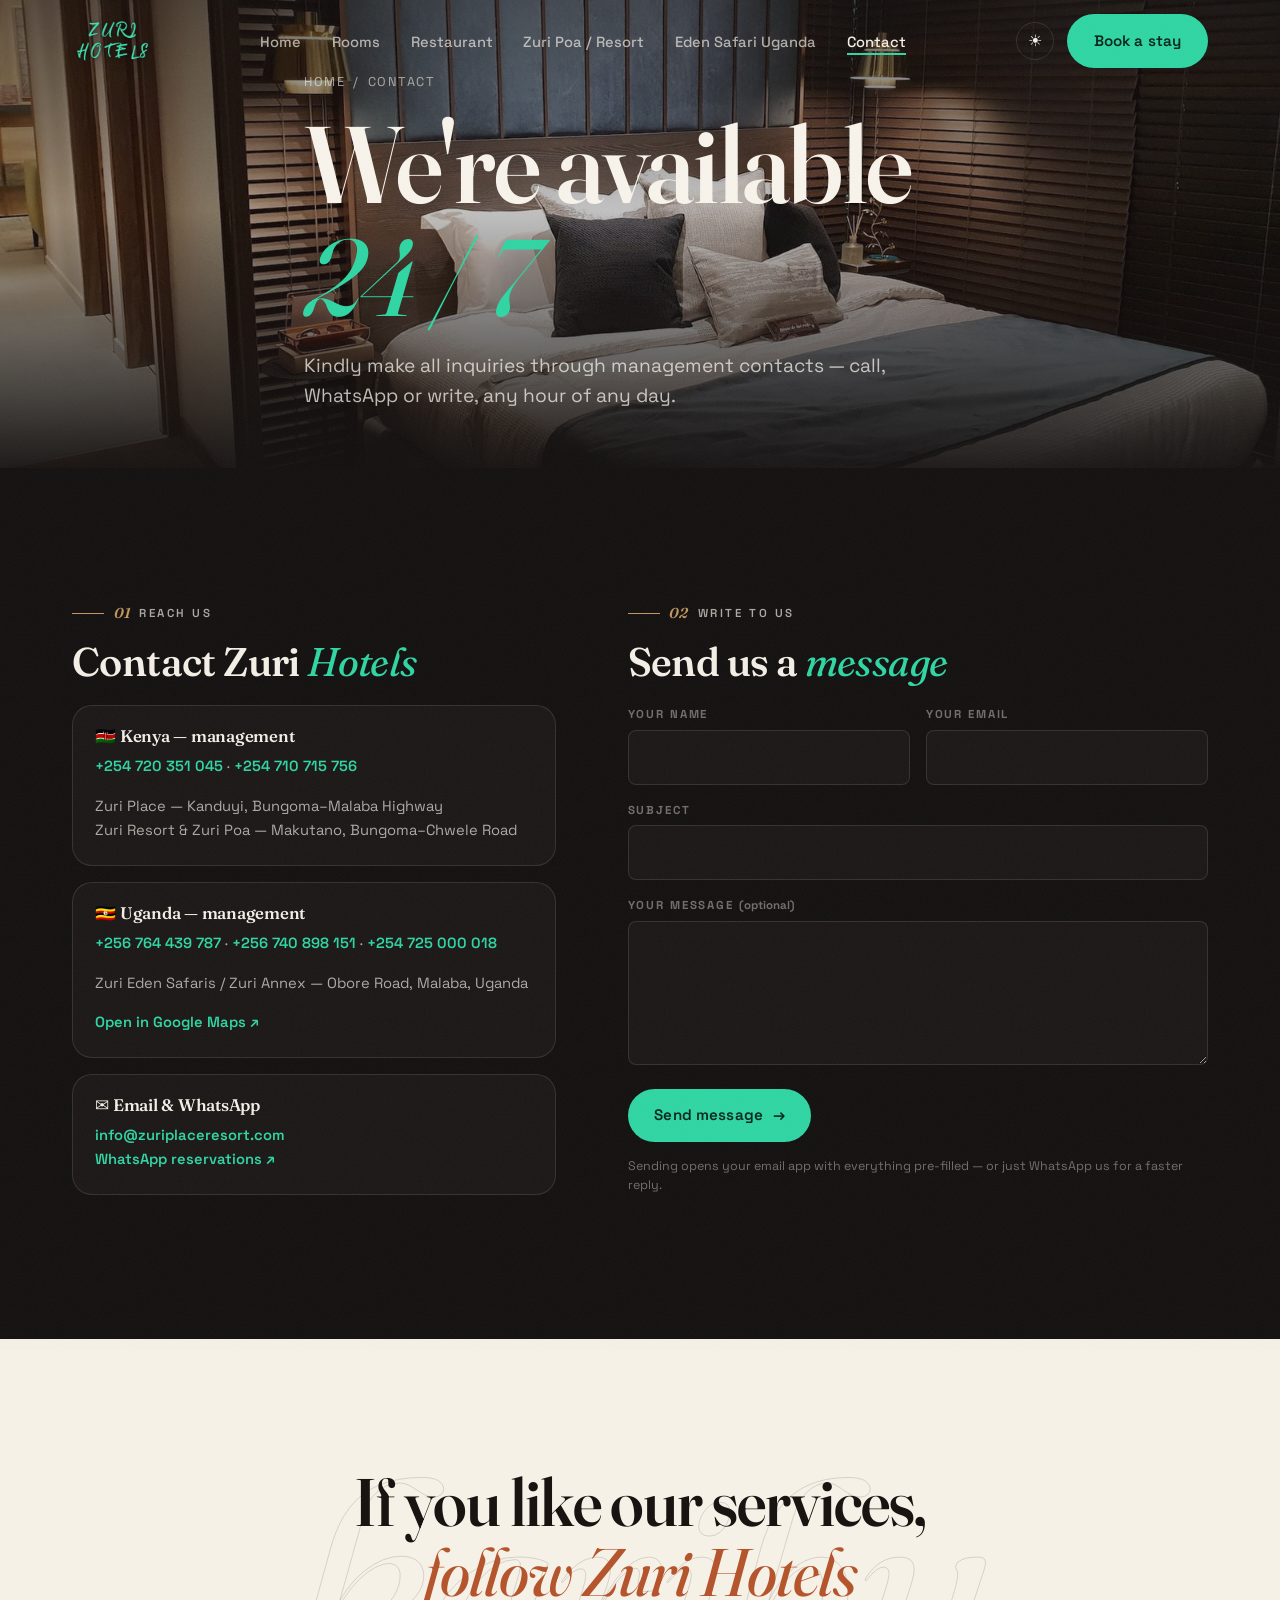
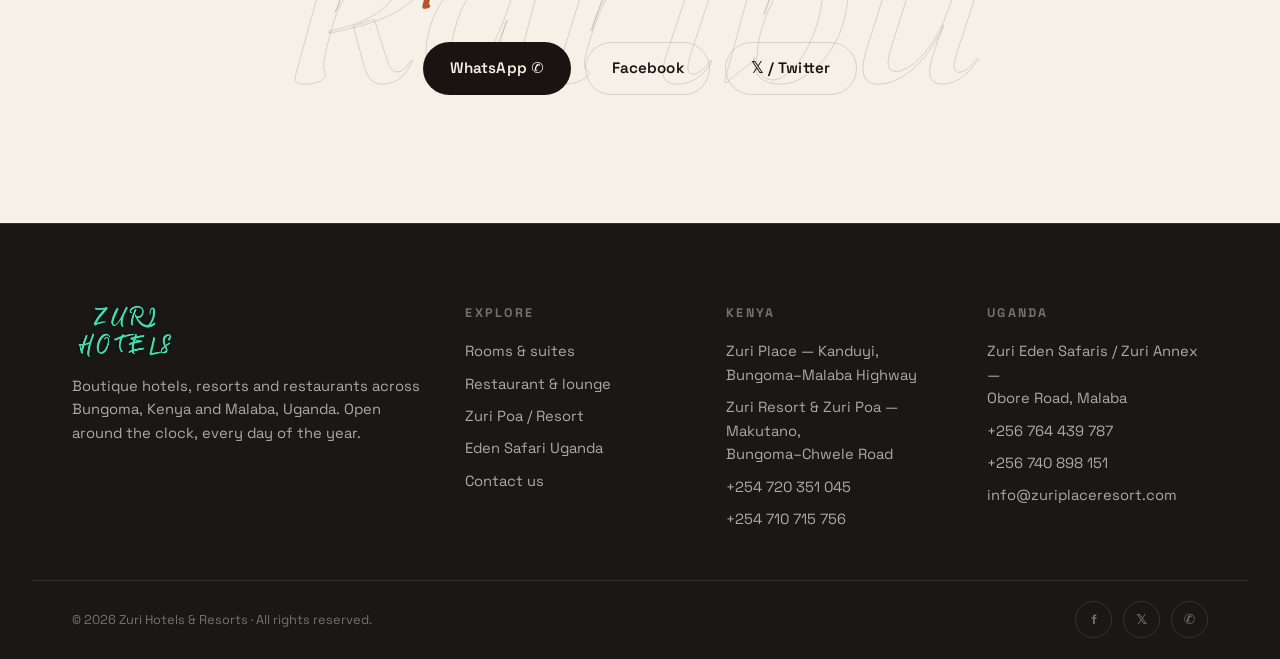
==== contact.html @ b338447f "Rebuild zuriplaceresort.com as a static site with a post-modern redesign Full migration off WordPres" ====
<!DOCTYPE html>
<html lang="en">
<head>
  <meta charset="UTF-8">
  <meta name="viewport" content="width=device-width, initial-scale=1.0">
  <title>Contact Us — Zuri Hotels &amp; Resorts | Available 24/7</title>
  <meta name="description" content="Contact Zuri Hotels & Resorts — reservations and management in Kenya (+254 720 351 045) and Uganda (+256 764 439 787). We are available 24/7.">
  <link rel="icon" type="image/png" href="assets/img/logo.png">
  <link rel="preconnect" href="https://fonts.googleapis.com">
  <link rel="preconnect" href="https://fonts.gstatic.com" crossorigin>
  <link href="https://fonts.googleapis.com/css2?family=Fraunces:ital,opsz,wght@0,9..144,300..700;1,9..144,300..700&family=Space+Grotesk:wght@400..700&display=swap" rel="stylesheet">
  <link rel="stylesheet" href="assets/css/main.css">
</head>
<body>
  <a class="skip-link" href="#main">Skip to content</a>

  <header class="site-header">
    <nav class="nav wrap" aria-label="Primary">
      <a class="brand" href="index.html">
        <img src="assets/img/logo.png" alt="Zuri Hotels logo">
      </a>
      <ul class="nav-links">
        <li><a href="index.html">Home</a></li>
        <li><a href="rooms.html">Rooms</a></li>
        <li><a href="restaurant.html">Restaurant</a></li>
        <li><a href="resort.html">Zuri Poa / Resort</a></li>
        <li><a href="safari.html">Eden Safari Uganda</a></li>
        <li><a href="contact.html" aria-current="page">Contact</a></li>
      </ul>
      <div class="nav-cta">
        <button class="theme-toggle" data-theme-toggle aria-label="Toggle theme">☀</button>
        <button class="btn btn-mint" data-book>Book a stay</button>
        <button class="nav-burger" aria-label="Menu" aria-expanded="false">
          <span></span><span></span><span></span>
        </button>
      </div>
    </nav>
  </header>

  <main id="main">
    <section class="page-hero" style="min-height:52svh">
      <div class="hero-media">
        <img src="assets/img/interior-warm.jpg" alt="Warm hotel interior" fetchpriority="high">
      </div>
      <div class="wrap">
        <nav class="crumbs" aria-label="Breadcrumb"><a href="index.html">Home</a><span>/</span><span>Contact</span></nav>
        <h1 class="display-xl">We're available<br><span class="serif-i">24 / 7</span></h1>
        <p class="lede mt-1" style="color:rgba(248,244,236,.75)">Kindly make all inquiries through management contacts — call, WhatsApp or write, any hour of any day.</p>
      </div>
    </section>

    <section class="section">
      <div class="wrap contact-grid">
        <div class="reveal">
          <p class="eyebrow"><span class="no">01</span> Reach us</p>
          <h2 class="display-m mt-1" style="margin-bottom:1.4rem">Contact Zuri <span class="serif-i">Hotels</span></h2>

          <div class="contact-card">
            <h3>🇰🇪 Kenya — management</h3>
            <p><a href="tel:+254720351045">+254 720 351 045</a> · <a href="tel:+254710715756">+254 710 715 756</a></p>
            <p class="mt-1">Zuri Place — Kanduyi, Bungoma–Malaba Highway<br>Zuri Resort &amp; Zuri Poa — Makutano, Bungoma–Chwele Road</p>
          </div>

          <div class="contact-card">
            <h3>🇺🇬 Uganda — management</h3>
            <p><a href="tel:+256764439787">+256 764 439 787</a> · <a href="tel:+256740898151">+256 740 898 151</a> · <a href="tel:+254725000018">+254 725 000 018</a></p>
            <p class="mt-1">Zuri Eden Safaris / Zuri Annex — Obore Road, Malaba, Uganda</p>
            <p class="mt-1"><a href="https://maps.google.com/?q=Zuri+Eden+Safari+Hotel+Malaba+Uganda" target="_blank" rel="noopener">Open in Google Maps ↗</a></p>
          </div>

          <div class="contact-card">
            <h3>✉ Email &amp; WhatsApp</h3>
            <p><a href="mailto:info@zuriplaceresort.com">info@zuriplaceresort.com</a></p>
            <p><a href="https://wa.me/254720351045" target="_blank" rel="noopener">WhatsApp reservations ↗</a></p>
          </div>
        </div>

        <div class="reveal" style="--rd:.1s">
          <p class="eyebrow"><span class="no">02</span> Write to us</p>
          <h2 class="display-m mt-1" style="margin-bottom:1.4rem">Send us a <span class="serif-i">message</span></h2>
          <form class="form-grid" data-contact-form>
            <div class="field">
              <label for="cf-name">Your name</label>
              <input id="cf-name" name="name" type="text" autocomplete="name" required>
            </div>
            <div class="field">
              <label for="cf-email">Your email</label>
              <input id="cf-email" name="email" type="email" autocomplete="email" required>
            </div>
            <div class="field full">
              <label for="cf-subject">Subject</label>
              <input id="cf-subject" name="subject" type="text" required>
            </div>
            <div class="field full">
              <label for="cf-msg">Your message <span style="text-transform:none;letter-spacing:0">(optional)</span></label>
              <textarea id="cf-msg" name="message"></textarea>
            </div>
            <div class="full">
              <button class="btn btn-mint" type="submit">Send message <span class="arr">→</span></button>
              <p class="bk-note" style="text-align:left">Sending opens your email app with everything pre-filled — or just WhatsApp us for a faster reply.</p>
            </div>
          </form>
        </div>
      </div>
    </section>

    <section class="section big-cta paper-section">
      <span class="ghost-word" aria-hidden="true">karibu</span>
      <div class="wrap reveal">
        <h2 class="display-l">If you like our services,<br><span class="serif-i" style="color:var(--clay)">follow Zuri Hotels</span></h2>
        <div class="hero-actions" style="justify-content:center">
          <a class="btn btn-ink" href="https://wa.me/254720351045" target="_blank" rel="noopener">WhatsApp ✆</a>
          <a class="btn btn-ghost" href="#" aria-label="Facebook">Facebook</a>
          <a class="btn btn-ghost" href="#" aria-label="X (Twitter)">𝕏 / Twitter</a>
        </div>
      </div>
    </section>
  </main>

  <footer class="site-footer">
    <div class="wrap footer-grid">
      <div class="footer-brand">
        <img src="assets/img/logo.png" alt="Zuri Hotels logo">
        <p>Boutique hotels, resorts and restaurants across Bungoma, Kenya and Malaba, Uganda. Open around the clock, every day of the year.</p>
      </div>
      <div>
        <h4>Explore</h4>
        <ul>
          <li><a href="rooms.html">Rooms &amp; suites</a></li>
          <li><a href="restaurant.html">Restaurant &amp; lounge</a></li>
          <li><a href="resort.html">Zuri Poa / Resort</a></li>
          <li><a href="safari.html">Eden Safari Uganda</a></li>
          <li><a href="contact.html">Contact us</a></li>
        </ul>
      </div>
      <div>
        <h4>Kenya</h4>
        <ul>
          <li>Zuri Place — Kanduyi,<br>Bungoma–Malaba Highway</li>
          <li>Zuri Resort &amp; Zuri Poa — Makutano,<br>Bungoma–Chwele Road</li>
          <li><a href="tel:+254720351045">+254 720 351 045</a></li>
          <li><a href="tel:+254710715756">+254 710 715 756</a></li>
        </ul>
      </div>
      <div>
        <h4>Uganda</h4>
        <ul>
          <li>Zuri Eden Safaris / Zuri Annex —<br>Obore Road, Malaba</li>
          <li><a href="tel:+256764439787">+256 764 439 787</a></li>
          <li><a href="tel:+256740898151">+256 740 898 151</a></li>
          <li><a href="mailto:info@zuriplaceresort.com">info@zuriplaceresort.com</a></li>
        </ul>
      </div>
    </div>
    <div class="wrap footer-bottom">
      <span>© <span data-year>2026</span> Zuri Hotels &amp; Resorts · All rights reserved.</span>
      <div class="socials">
        <a href="#" aria-label="Facebook">f</a>
        <a href="#" aria-label="X (Twitter)">𝕏</a>
        <a href="https://wa.me/254720351045" aria-label="WhatsApp" target="_blank" rel="noopener">✆</a>
      </div>
    </div>
  </footer>

  <script src="assets/js/main.js" defer></script>
  <script src="assets/js/booking.js" defer></script>
  <script>
    // Contact form → pre-filled email (static site, no backend required)
    document.querySelector("[data-contact-form]").addEventListener("submit", function (e) {
      e.preventDefault();
      const f = new FormData(this);
      const body = `From: ${f.get("name")} <${f.get("email")}>\n\n${f.get("message") || ""}`;
      location.href = "mailto:info@zuriplaceresort.com?subject=" +
        encodeURIComponent(f.get("subject")) + "&body=" + encodeURIComponent(body);
    });
  </script>
</body>
</html>
---- assets/css/main.css ----
/* ============================================================
   ZURI HOTELS & RESORTS — Design System
   Post-modern editorial redesign · migrated off WordPress
   ============================================================ */

/* ---------- Tokens ---------- */
:root {
  /* Brand */
  --mint: #2fd6a3;
  --mint-deep: #0fa87a;
  --mint-ink: #0b3f30;
  --gold: #c4975e;
  --clay: #b4552d;

  /* Dark-first surface scale (espresso) */
  --bg: #131010;
  --bg-2: #1b1717;
  --bg-3: #241f1e;
  --line: rgba(255, 255, 255, 0.115);
  --ink: #f4efe7;
  --ink-2: rgba(244, 239, 231, 0.68);
  --ink-3: rgba(244, 239, 231, 0.42);

  /* Paper (inverted sections / light theme) */
  --paper: #f6f1e7;
  --paper-2: #efe7d8;
  --paper-ink: #191412;

  --radius-s: 0.5rem;
  --radius: 1.25rem;
  --radius-l: 2rem;
  --radius-blob: 45% 55% 60% 40% / 50% 45% 55% 50%;

  --font-display: "Fraunces", "Iowan Old Style", Georgia, serif;
  --font-body: "Space Grotesk", "Avenir Next", system-ui, sans-serif;

  --wrap: 76rem;
  --gutter: clamp(1.1rem, 4vw, 2.5rem);
  --section: clamp(4.5rem, 10vw, 8.5rem);

  --ease-out: cubic-bezier(0.16, 1, 0.3, 1);
  --shadow-pop: 0 24px 60px -24px rgba(0, 0, 0, 0.55);
}

[data-theme="light"] {
  --bg: #f6f1e7;
  --bg-2: #efe7d8;
  --bg-3: #e7dcc8;
  --line: rgba(25, 20, 18, 0.14);
  --ink: #191412;
  --ink-2: rgba(25, 20, 18, 0.7);
  --ink-3: rgba(25, 20, 18, 0.45);
  --shadow-pop: 0 24px 60px -30px rgba(60, 40, 20, 0.35);
}

/* ---------- Reset-ish ---------- */
*,
*::before,
*::after {
  box-sizing: border-box;
  margin: 0;
}

html {
  scroll-behavior: smooth;
  -webkit-text-size-adjust: 100%;
}

body {
  font-family: var(--font-body);
  background: var(--bg);
  color: var(--ink);
  line-height: 1.6;
  font-size: 1rem;
  overflow-x: clip;
  transition: background 0.4s ease, color 0.4s ease;
}

img {
  max-width: 100%;
  display: block;
}

a {
  color: inherit;
  text-decoration: none;
}

button {
  font: inherit;
  color: inherit;
  cursor: pointer;
  background: none;
  border: 0;
}

input,
select,
textarea {
  font: inherit;
  color: inherit;
}

::selection {
  background: var(--mint);
  color: #08251c;
}

:focus-visible {
  outline: 2px solid var(--mint);
  outline-offset: 3px;
  border-radius: 4px;
}

/* Film-grain overlay — subtle analog texture */
body::after {
  content: "";
  position: fixed;
  inset: -50%;
  pointer-events: none;
  z-index: 2000;
  opacity: 0.05;
  background-image: url("data:image/svg+xml,%3Csvg xmlns='http://www.w3.org/2000/svg' width='240' height='240'%3E%3Cfilter id='n'%3E%3CfeTurbulence type='fractalNoise' baseFrequency='0.9' numOctaves='2'/%3E%3C/filter%3E%3Crect width='100%25' height='100%25' filter='url(%23n)'/%3E%3C/svg%3E");
}

/* ---------- Type ---------- */
h1, h2, h3, .display {
  font-family: var(--font-display);
  font-weight: 560;
  line-height: 1.04;
  letter-spacing: -0.015em;
  text-wrap: balance;
}

.display-xl {
  font-size: clamp(2.9rem, 8.5vw, 6.8rem);
  font-variation-settings: "opsz" 144;
}

.display-l {
  font-size: clamp(2.2rem, 5.4vw, 4.2rem);
  font-variation-settings: "opsz" 100;
}

.display-m {
  font-size: clamp(1.6rem, 3.4vw, 2.5rem);
}

.serif-i {
  font-style: italic;
  font-weight: 420;
  color: var(--mint);
}

.eyebrow {
  display: inline-flex;
  align-items: center;
  gap: 0.6rem;
  font-size: 0.72rem;
  font-weight: 600;
  letter-spacing: 0.22em;
  text-transform: uppercase;
  color: var(--ink-2);
}

.eyebrow::before {
  content: "";
  width: 2rem;
  height: 1px;
  background: var(--gold);
}

.eyebrow .no {
  color: var(--gold);
  font-family: var(--font-display);
  font-style: italic;
  letter-spacing: 0;
  font-size: 0.9rem;
}

.lede {
  font-size: clamp(1.02rem, 1.6vw, 1.2rem);
  color: var(--ink-2);
  max-width: 42rem;
}

/* ---------- Layout ---------- */
.wrap {
  max-width: var(--wrap);
  margin-inline: auto;
  padding-inline: var(--gutter);
}

.section {
  padding-block: var(--section);
  position: relative;
}

.section-head {
  display: flex;
  flex-wrap: wrap;
  align-items: flex-end;
  justify-content: space-between;
  gap: 1.5rem 3rem;
  margin-bottom: clamp(2.2rem, 5vw, 4rem);
}

.paper-section {
  background: var(--paper);
  color: var(--paper-ink);
  --line: rgba(25, 20, 18, 0.14);
  --ink: var(--paper-ink);
  --ink-2: rgba(25, 20, 18, 0.7);
  --ink-3: rgba(25, 20, 18, 0.45);
  --bg-2: #efe7d8;
  --bg-3: #e7dcc8;
}

/* ---------- Buttons ---------- */
.btn {
  display: inline-flex;
  align-items: center;
  gap: 0.6rem;
  padding: 0.85rem 1.6rem;
  border-radius: 99px;
  font-weight: 600;
  font-size: 0.95rem;
  letter-spacing: 0.01em;
  border: 1px solid transparent;
  transition: transform 0.35s var(--ease-out), background 0.25s, color 0.25s, border-color 0.25s;
  white-space: nowrap;
}

.btn:hover {
  transform: translateY(-2px);
}

.btn:active {
  transform: translateY(0) scale(0.98);
}

.btn-mint {
  background: var(--mint);
  color: #08251c;
}

.btn-mint:hover {
  background: #4be3b4;
}

.btn-ghost {
  border-color: var(--line);
  color: var(--ink);
}

.btn-ghost:hover {
  border-color: var(--mint);
  color: var(--mint);
}

.btn-ink {
  background: var(--paper-ink);
  color: var(--paper);
}

.btn .arr {
  transition: transform 0.35s var(--ease-out);
}

.btn:hover .arr {
  transform: translateX(4px);
}

/* ---------- Header ---------- */
.site-header {
  position: fixed;
  inset-inline: 0;
  top: 0;
  z-index: 900;
  transition: background 0.35s, backdrop-filter 0.35s, border-color 0.35s;
  border-bottom: 1px solid transparent;
}

.site-header.scrolled {
  background: color-mix(in srgb, var(--bg) 78%, transparent);
  -webkit-backdrop-filter: blur(14px) saturate(1.4);
  backdrop-filter: blur(14px) saturate(1.4);
  border-color: var(--line);
}

.nav {
  display: flex;
  align-items: center;
  justify-content: space-between;
  gap: 1.5rem;
  padding-block: 0.9rem;
}

.brand {
  display: flex;
  align-items: center;
  gap: 0.7rem;
  font-family: var(--font-display);
  font-size: 1.25rem;
  font-weight: 600;
  letter-spacing: 0.02em;
}

.brand img {
  height: 2.6rem;
  width: auto;
  filter: drop-shadow(0 2px 6px rgba(0, 0, 0, 0.35));
}

.nav-links {
  display: flex;
  align-items: center;
  gap: clamp(1rem, 2.4vw, 2rem);
  list-style: none;
  padding: 0;
}

.nav-links a {
  font-size: 0.92rem;
  font-weight: 500;
  color: var(--ink-2);
  position: relative;
  padding-block: 0.3rem;
}

.nav-links a::after {
  content: "";
  position: absolute;
  left: 0;
  bottom: 0;
  height: 2px;
  width: 100%;
  background: var(--mint);
  transform: scaleX(0);
  transform-origin: right;
  transition: transform 0.35s var(--ease-out);
}

.nav-links a:hover,
.nav-links a[aria-current="page"] {
  color: var(--ink);
}

.nav-links a:hover::after,
.nav-links a[aria-current="page"]::after {
  transform: scaleX(1);
  transform-origin: left;
}

.nav-cta {
  display: flex;
  align-items: center;
  gap: 0.8rem;
}

.theme-toggle {
  width: 2.4rem;
  height: 2.4rem;
  border-radius: 50%;
  border: 1px solid var(--line);
  display: grid;
  place-items: center;
  font-size: 1rem;
  transition: border-color 0.25s, transform 0.4s var(--ease-out);
}

.theme-toggle:hover {
  border-color: var(--mint);
  transform: rotate(40deg);
}

.nav-burger {
  display: none;
  flex-direction: column;
  gap: 5px;
  padding: 0.6rem 0.2rem;
}

.nav-burger span {
  width: 1.5rem;
  height: 2px;
  background: var(--ink);
  transition: transform 0.35s var(--ease-out), opacity 0.25s;
}

.nav-open .nav-burger span:nth-child(1) { transform: translateY(7px) rotate(45deg); }
.nav-open .nav-burger span:nth-child(2) { opacity: 0; }
.nav-open .nav-burger span:nth-child(3) { transform: translateY(-7px) rotate(-45deg); }

@media (max-width: 860px) {
  .nav-burger { display: flex; }

  .nav-links {
    position: fixed;
    inset: 0;
    top: 0;
    flex-direction: column;
    justify-content: center;
    gap: 1.6rem;
    background: color-mix(in srgb, var(--bg) 94%, transparent);
    -webkit-backdrop-filter: blur(20px);
    backdrop-filter: blur(20px);
    transform: translateY(-100%);
    transition: transform 0.5s var(--ease-out);
    z-index: -1;
  }

  .nav-open .nav-links { transform: translateY(0); }

  .nav-links a {
    font-family: var(--font-display);
    font-size: clamp(1.6rem, 6vw, 2.2rem);
  }

  .nav-cta .btn { display: none; }
}

/* ---------- Hero ---------- */
.hero {
  min-height: 100svh;
  display: grid;
  align-items: end;
  position: relative;
  isolation: isolate;
  padding-bottom: clamp(6rem, 12vh, 9rem);
}

.hero-media,
.hero-media img {
  position: absolute;
  inset: 0;
  width: 100%;
  height: 100%;
  object-fit: cover;
  z-index: -2;
}

.hero-media::after {
  content: "";
  position: absolute;
  inset: 0;
  background:
    linear-gradient(180deg, rgba(19, 16, 16, 0.55) 0%, rgba(19, 16, 16, 0.15) 40%, rgba(19, 16, 16, 0.92) 100%),
    radial-gradient(120% 60% at 80% 20%, transparent 40%, rgba(19, 16, 16, 0.35) 100%);
  z-index: -1;
}

.hero .wrap { width: 100%; }

.hero-kicker {
  display: flex;
  align-items: center;
  gap: 0.8rem;
  font-size: 0.78rem;
  font-weight: 600;
  letter-spacing: 0.24em;
  text-transform: uppercase;
  color: var(--mint);
  margin-bottom: 1.4rem;
}

.hero-kicker::before {
  content: "✳";
  font-size: 1rem;
  animation: spin-slow 9s linear infinite;
}

@keyframes spin-slow {
  to { transform: rotate(360deg); }
}

.hero h1 {
  color: #f8f4ec;
  max-width: 18ch;
}

.hero .lede {
  margin-top: 1.3rem;
  color: rgba(248, 244, 236, 0.75);
}

.hero-actions {
  display: flex;
  flex-wrap: wrap;
  gap: 0.9rem;
  margin-top: 2.2rem;
}

.hero-meta {
  position: absolute;
  right: var(--gutter);
  bottom: clamp(6rem, 12vh, 9rem);
  writing-mode: vertical-rl;
  font-size: 0.72rem;
  letter-spacing: 0.28em;
  text-transform: uppercase;
  color: rgba(248, 244, 236, 0.55);
}

@media (max-width: 700px) {
  .hero-meta { display: none; }
}

/* Page hero (interior pages) */
.page-hero {
  min-height: 62svh;
  display: grid;
  align-items: end;
  position: relative;
  isolation: isolate;
  padding-bottom: 3.5rem;
}

.page-hero .hero-media::after {
  background: linear-gradient(180deg, rgba(19, 16, 16, 0.6) 0%, rgba(19, 16, 16, 0.25) 45%, rgba(19, 16, 16, 0.95) 100%);
}

.page-hero h1 { color: #f8f4ec; }

.crumbs {
  display: flex;
  gap: 0.5rem;
  font-size: 0.8rem;
  letter-spacing: 0.12em;
  text-transform: uppercase;
  color: rgba(248, 244, 236, 0.6);
  margin-bottom: 1rem;
}

.crumbs a:hover { color: var(--mint); }

/* ---------- Booking bar ---------- */
.booking-bar {
  position: relative;
  z-index: 10;
  margin-top: clamp(-4.5rem, -6vw, -3rem);
}

.booking-bar-inner {
  display: grid;
  grid-template-columns: 1.3fr 1fr 1fr 1fr auto;
  gap: 1px;
  background: var(--line);
  border: 1px solid var(--line);
  border-radius: var(--radius);
  overflow: hidden;
  box-shadow: var(--shadow-pop);
}

.bb-field {
  background: var(--bg-2);
  padding: 1rem 1.3rem;
  display: flex;
  flex-direction: column;
  gap: 0.15rem;
}

.bb-field label {
  font-size: 0.68rem;
  font-weight: 600;
  letter-spacing: 0.18em;
  text-transform: uppercase;
  color: var(--ink-3);
}

.bb-field select,
.bb-field input {
  background: transparent;
  border: 0;
  font-weight: 600;
  font-size: 0.98rem;
  padding: 0;
  color: var(--ink);
  width: 100%;
}

.bb-field select:focus,
.bb-field input:focus { outline: none; }

.bb-field option { color: #191412; }

.bb-field input[type="date"]::-webkit-calendar-picker-indicator {
  filter: invert(0.7) sepia(0.4) saturate(3) hue-rotate(110deg);
  cursor: pointer;
}

.bb-submit {
  background: var(--mint);
  color: #08251c;
  font-weight: 700;
  font-size: 1rem;
  padding: 1rem 2.2rem;
  display: grid;
  place-items: center;
  transition: background 0.25s;
}

.bb-submit:hover { background: #4be3b4; }

@media (max-width: 980px) {
  .booking-bar-inner { grid-template-columns: 1fr 1fr; }
  .bb-submit { grid-column: 1 / -1; padding-block: 1.1rem; }
}

@media (max-width: 520px) {
  .booking-bar-inner { grid-template-columns: 1fr; }
}

/* ---------- Marquee ---------- */
.marquee {
  border-block: 1px solid var(--line);
  padding-block: 1rem;
  overflow: hidden;
  display: flex;
  user-select: none;
  background: var(--bg-2);
}

.marquee-track {
  display: flex;
  flex-shrink: 0;
  gap: 3rem;
  padding-right: 3rem;
  align-items: center;
  animation: marquee 30s linear infinite;
  white-space: nowrap;
}

.marquee:hover .marquee-track { animation-play-state: paused; }

.marquee-track span {
  font-family: var(--font-display);
  font-size: clamp(1.1rem, 2.4vw, 1.6rem);
  font-style: italic;
  color: var(--ink-2);
}

.marquee-track em {
  font-style: normal;
  color: var(--gold);
  font-size: 1.1em;
}

@keyframes marquee {
  to { transform: translateX(-100%); }
}

/* ---------- Bento (locations) ---------- */
.bento {
  display: grid;
  grid-template-columns: repeat(4, 1fr);
  grid-auto-rows: 15rem;
  gap: 1rem;
}

.bento-card {
  position: relative;
  border-radius: var(--radius);
  overflow: hidden;
  isolation: isolate;
  border: 1px solid var(--line);
}

.bento-card img {
  position: absolute;
  inset: 0;
  width: 100%;
  height: 100%;
  object-fit: cover;
  transition: transform 0.9s var(--ease-out);
}

.bento-card:hover img { transform: scale(1.06); }

.bento-card::after {
  content: "";
  position: absolute;
  inset: 0;
  background: linear-gradient(185deg, transparent 30%, rgba(12, 10, 10, 0.85) 100%);
  z-index: 1;
}

.bento-body {
  position: absolute;
  inset-inline: 0;
  bottom: 0;
  z-index: 2;
  padding: 1.3rem;
  color: #f8f4ec;
}

.bento-body .tag {
  display: inline-block;
  font-size: 0.66rem;
  font-weight: 700;
  letter-spacing: 0.16em;
  text-transform: uppercase;
  padding: 0.3rem 0.7rem;
  border-radius: 99px;
  background: color-mix(in srgb, var(--mint) 22%, transparent);
  border: 1px solid color-mix(in srgb, var(--mint) 55%, transparent);
  color: var(--mint);
  -webkit-backdrop-filter: blur(6px);
  backdrop-filter: blur(6px);
  margin-bottom: 0.55rem;
}

.bento-body h3 {
  font-size: 1.3rem;
  line-height: 1.15;
}

.bento-body p {
  font-size: 0.85rem;
  color: rgba(248, 244, 236, 0.7);
  margin-top: 0.2rem;
}

.bento-card.span-2c { grid-column: span 2; }
.bento-card.span-2r { grid-row: span 2; }

.bento-card.stat-card {
  background: var(--mint);
  color: #08251c;
  display: flex;
  flex-direction: column;
  justify-content: space-between;
  padding: 1.4rem;
}

.bento-card.stat-card::after { display: none; }

.stat-card .big {
  font-family: var(--font-display);
  font-size: clamp(2.6rem, 4vw, 3.6rem);
  line-height: 1;
}

.stat-card p {
  font-weight: 600;
  font-size: 0.9rem;
}

.stat-card .spark {
  font-size: 1.6rem;
  animation: spin-slow 8s linear infinite;
  width: max-content;
}

@media (max-width: 900px) {
  .bento { grid-template-columns: repeat(2, 1fr); }
}

@media (max-width: 540px) {
  .bento { grid-template-columns: 1fr; grid-auto-rows: 14rem; }
  .bento-card.span-2c { grid-column: auto; }
}

/* ---------- Room cards ---------- */
.rooms-grid {
  display: grid;
  grid-template-columns: repeat(auto-fill, minmax(19rem, 1fr));
  gap: 1.4rem;
}

.room-card {
  border: 1px solid var(--line);
  border-radius: var(--radius);
  overflow: hidden;
  background: var(--bg-2);
  display: flex;
  flex-direction: column;
  transition: transform 0.5s var(--ease-out), box-shadow 0.5s var(--ease-out), border-color 0.3s;
}

.room-card:hover {
  transform: translateY(-6px);
  box-shadow: var(--shadow-pop);
  border-color: color-mix(in srgb, var(--mint) 40%, var(--line));
}

.room-media {
  position: relative;
  aspect-ratio: 14 / 9;
  overflow: hidden;
}

.room-media img {
  width: 100%;
  height: 100%;
  object-fit: cover;
  transition: transform 0.8s var(--ease-out);
}

.room-card:hover .room-media img { transform: scale(1.05); }

.room-price {
  position: absolute;
  top: 0.9rem;
  left: 0.9rem;
  background: rgba(12, 10, 10, 0.6);
  -webkit-backdrop-filter: blur(8px);
  backdrop-filter: blur(8px);
  border: 1px solid rgba(255, 255, 255, 0.18);
  color: #fff;
  border-radius: 99px;
  padding: 0.35rem 0.9rem;
  font-size: 0.82rem;
  font-weight: 600;
}

.room-price strong {
  color: var(--mint);
  font-size: 1rem;
}

.room-loc {
  position: absolute;
  bottom: 0.9rem;
  left: 0.9rem;
  font-size: 0.68rem;
  font-weight: 700;
  letter-spacing: 0.14em;
  text-transform: uppercase;
  color: rgba(248, 244, 236, 0.9);
  background: rgba(12, 10, 10, 0.45);
  -webkit-backdrop-filter: blur(8px);
  backdrop-filter: blur(8px);
  padding: 0.3rem 0.7rem;
  border-radius: 99px;
}

.room-body {
  padding: 1.2rem 1.3rem 1.35rem;
  display: flex;
  flex-direction: column;
  gap: 0.7rem;
  flex: 1;
}

.room-body h3 {
  font-size: 1.35rem;
}

.room-specs {
  display: flex;
  gap: 1.1rem;
  font-size: 0.82rem;
  color: var(--ink-2);
}

.room-specs span {
  display: inline-flex;
  align-items: center;
  gap: 0.35rem;
}

.room-foot {
  margin-top: auto;
  display: flex;
  align-items: center;
  justify-content: space-between;
  padding-top: 0.7rem;
  border-top: 1px dashed var(--line);
}

.room-foot .from {
  font-size: 0.78rem;
  color: var(--ink-3);
}

.room-foot .from strong {
  display: block;
  font-size: 1.05rem;
  color: var(--ink);
  font-family: var(--font-display);
}

/* Filters */
.filter-row {
  display: flex;
  flex-wrap: wrap;
  gap: 0.6rem;
  margin-bottom: 2rem;
}

.chip {
  padding: 0.5rem 1.1rem;
  border-radius: 99px;
  border: 1px solid var(--line);
  font-size: 0.85rem;
  font-weight: 600;
  color: var(--ink-2);
  transition: all 0.25s;
}

.chip:hover { border-color: var(--mint); color: var(--mint); }

.chip.active {
  background: var(--mint);
  border-color: var(--mint);
  color: #08251c;
}

/* ---------- Editorial split ---------- */
.split {
  display: grid;
  grid-template-columns: 1fr 1fr;
  gap: clamp(2rem, 6vw, 5rem);
  align-items: center;
}

.split.rev > .split-media { order: 2; }

.split-media {
  position: relative;
}

.split-media .main-img {
  border-radius: var(--radius-l);
  aspect-ratio: 4 / 5;
  object-fit: cover;
  width: 100%;
}

.split-media .float-img {
  position: absolute;
  width: 44%;
  bottom: -2rem;
  right: -1.2rem;
  border-radius: var(--radius);
  border: 5px solid var(--bg);
  aspect-ratio: 1;
  object-fit: cover;
  box-shadow: var(--shadow-pop);
  transform: rotate(3deg);
}

.paper-section .split-media .float-img { border-color: var(--paper); }

.split-media .stamp {
  position: absolute;
  top: -1.8rem;
  left: -1.4rem;
  width: 6.6rem;
  height: 6.6rem;
  border-radius: 50%;
  display: grid;
  place-items: center;
  background: var(--gold);
  color: #241505;
  font-size: 0.62rem;
  font-weight: 700;
  text-transform: uppercase;
  letter-spacing: 0.14em;
  text-align: center;
  line-height: 1.35;
  padding: 0.8rem;
  animation: spin-slow 14s linear infinite;
  z-index: 2;
}

@media (max-width: 820px) {
  .split { grid-template-columns: 1fr; }
  .split.rev > .split-media { order: 0; }
  .split-media .float-img { right: 0.5rem; }
}

.feature-list {
  display: grid;
  gap: 1rem;
  margin-top: 1.8rem;
}

.feature-item {
  display: flex;
  gap: 1rem;
  padding: 1.1rem 1.2rem;
  border: 1px solid var(--line);
  border-radius: var(--radius);
  transition: border-color 0.3s, transform 0.4s var(--ease-out);
}

.feature-item:hover {
  border-color: color-mix(in srgb, var(--gold) 55%, var(--line));
  transform: translateX(6px);
}

.feature-item .ico {
  font-size: 1.4rem;
  line-height: 1.2;
}

.feature-item h3 { font-size: 1.08rem; margin-bottom: 0.2rem; }

.feature-item p { font-size: 0.9rem; color: var(--ink-2); }

/* ---------- Stats strip ---------- */
.stats-strip {
  display: grid;
  grid-template-columns: repeat(4, 1fr);
  border-block: 1px solid var(--line);
}

.stat {
  padding: 2.2rem 1rem;
  text-align: center;
  border-inline-start: 1px solid var(--line);
}

.stat:first-child { border-inline-start: 0; }

.stat .n {
  font-family: var(--font-display);
  font-size: clamp(2.2rem, 4.6vw, 3.4rem);
  line-height: 1;
  color: var(--ink);
}

.stat .n em {
  font-style: italic;
  color: var(--mint);
}

.stat p {
  margin-top: 0.5rem;
  font-size: 0.8rem;
  letter-spacing: 0.14em;
  text-transform: uppercase;
  color: var(--ink-3);
}

@media (max-width: 700px) {
  .stats-strip { grid-template-columns: 1fr 1fr; }
  .stat:nth-child(3) { border-inline-start: 0; }
  .stat { border-top: 1px solid var(--line); }
  .stat:nth-child(-n + 2) { border-top: 0; }
}

/* ---------- Gallery ---------- */
.gallery-grid {
  display: grid;
  grid-template-columns: repeat(3, 1fr);
  gap: 1rem;
}

.gallery-grid figure {
  position: relative;
  border-radius: var(--radius);
  overflow: hidden;
  aspect-ratio: 4 / 3;
  cursor: zoom-in;
  border: 1px solid var(--line);
}

.gallery-grid figure.tall { grid-row: span 2; aspect-ratio: auto; }

.gallery-grid img {
  width: 100%;
  height: 100%;
  object-fit: cover;
  transition: transform 0.8s var(--ease-out), filter 0.5s;
}

.gallery-grid figure:hover img {
  transform: scale(1.05);
  filter: saturate(1.15);
}

.gallery-grid figcaption {
  position: absolute;
  inset-inline: 0;
  bottom: 0;
  padding: 2rem 1rem 0.9rem;
  font-size: 0.8rem;
  font-weight: 600;
  color: #f8f4ec;
  background: linear-gradient(transparent, rgba(12, 10, 10, 0.8));
  opacity: 0;
  transition: opacity 0.4s;
}

.gallery-grid figure:hover figcaption { opacity: 1; }

@media (max-width: 700px) {
  .gallery-grid { grid-template-columns: 1fr 1fr; }
}

/* Lightbox */
.lightbox {
  position: fixed;
  inset: 0;
  z-index: 1500;
  background: rgba(10, 8, 8, 0.92);
  -webkit-backdrop-filter: blur(10px);
  backdrop-filter: blur(10px);
  display: grid;
  place-items: center;
  padding: 2rem;
  opacity: 0;
  pointer-events: none;
  transition: opacity 0.3s;
}

.lightbox.open { opacity: 1; pointer-events: auto; }

.lightbox img {
  max-height: 86vh;
  max-width: min(92vw, 70rem);
  border-radius: var(--radius);
  box-shadow: var(--shadow-pop);
}

.lightbox-close {
  position: absolute;
  top: 1.2rem;
  right: 1.4rem;
  font-size: 2rem;
  color: #f8f4ec;
  opacity: 0.7;
}

.lightbox-close:hover { opacity: 1; }

/* ---------- Journal ---------- */
.journal-grid {
  display: grid;
  grid-template-columns: repeat(3, 1fr);
  gap: 1.4rem;
}

.post-card {
  border: 1px solid var(--line);
  border-radius: var(--radius);
  overflow: hidden;
  background: var(--bg-2);
  display: flex;
  flex-direction: column;
  transition: transform 0.5s var(--ease-out), box-shadow 0.5s;
}

.post-card:hover {
  transform: translateY(-6px);
  box-shadow: var(--shadow-pop);
}

.post-card .pm {
  aspect-ratio: 16 / 10;
  overflow: hidden;
}

.post-card .pm img {
  width: 100%;
  height: 100%;
  object-fit: cover;
  transition: transform 0.8s var(--ease-out);
}

.post-card:hover .pm img { transform: scale(1.06); }

.post-card .pb {
  padding: 1.3rem;
  display: flex;
  flex-direction: column;
  gap: 0.6rem;
  flex: 1;
}

.post-card .meta {
  font-size: 0.72rem;
  font-weight: 700;
  letter-spacing: 0.16em;
  text-transform: uppercase;
  color: var(--gold);
}

.post-card h3 { font-size: 1.25rem; }

.post-card p { font-size: 0.9rem; color: var(--ink-2); }

@media (max-width: 860px) {
  .journal-grid { grid-template-columns: 1fr; }
}

/* ---------- Big CTA ---------- */
.big-cta {
  text-align: center;
  position: relative;
  overflow: clip;
}

.big-cta .ghost-word {
  position: absolute;
  inset-inline: 0;
  top: 50%;
  transform: translateY(-50%);
  font-family: var(--font-display);
  font-style: italic;
  font-size: clamp(6rem, 22vw, 18rem);
  color: transparent;
  -webkit-text-stroke: 1px var(--line);
  pointer-events: none;
  white-space: nowrap;
  z-index: 0;
}

.big-cta > .wrap { position: relative; z-index: 1; }

/* ---------- Contact ---------- */
.contact-grid {
  display: grid;
  grid-template-columns: 1fr 1.2fr;
  gap: clamp(2rem, 6vw, 4.5rem);
  align-items: start;
}

@media (max-width: 820px) {
  .contact-grid { grid-template-columns: 1fr; }
}

.contact-card {
  border: 1px solid var(--line);
  border-radius: var(--radius);
  padding: 1.4rem;
  margin-bottom: 1rem;
  background: var(--bg-2);
}

.contact-card h3 {
  font-size: 1.05rem;
  margin-bottom: 0.6rem;
  display: flex;
  align-items: center;
  gap: 0.5rem;
}

.contact-card a { color: var(--mint); font-weight: 600; }

.contact-card a:hover { text-decoration: underline; }

.contact-card p { font-size: 0.92rem; color: var(--ink-2); }

.form-grid {
  display: grid;
  grid-template-columns: 1fr 1fr;
  gap: 1rem;
}

.form-grid .full { grid-column: 1 / -1; }

.field label {
  display: block;
  font-size: 0.72rem;
  font-weight: 700;
  letter-spacing: 0.16em;
  text-transform: uppercase;
  color: var(--ink-3);
  margin-bottom: 0.4rem;
}

.field input,
.field select,
.field textarea {
  width: 100%;
  background: var(--bg-2);
  border: 1px solid var(--line);
  border-radius: var(--radius-s);
  padding: 0.85rem 1rem;
  transition: border-color 0.25s;
}

.field input:focus,
.field select:focus,
.field textarea:focus {
  outline: none;
  border-color: var(--mint);
}

.field textarea { min-height: 9rem; resize: vertical; }

@media (max-width: 560px) {
  .form-grid { grid-template-columns: 1fr; }
}

/* ---------- Footer ---------- */
.site-footer {
  border-top: 1px solid var(--line);
  padding-top: clamp(3rem, 7vw, 5rem);
  background: var(--bg-2);
}

.footer-grid {
  display: grid;
  grid-template-columns: 1.6fr 1fr 1fr 1fr;
  gap: 2.5rem;
  padding-bottom: 3rem;
}

.footer-grid h4 {
  font-size: 0.78rem;
  font-weight: 700;
  letter-spacing: 0.18em;
  text-transform: uppercase;
  color: var(--ink-3);
  margin-bottom: 1rem;
}

.footer-grid ul {
  list-style: none;
  padding: 0;
  display: grid;
  gap: 0.55rem;
}

.footer-grid li,
.footer-grid p {
  font-size: 0.92rem;
  color: var(--ink-2);
}

.footer-grid a:hover { color: var(--mint); }

.footer-brand img { height: 3.4rem; margin-bottom: 1rem; }

.footer-bottom {
  border-top: 1px solid var(--line);
  padding-block: 1.3rem;
  display: flex;
  flex-wrap: wrap;
  gap: 0.8rem 2rem;
  align-items: center;
  justify-content: space-between;
  font-size: 0.8rem;
  color: var(--ink-3);
}

.socials {
  display: flex;
  gap: 0.7rem;
}

.socials a {
  width: 2.3rem;
  height: 2.3rem;
  border: 1px solid var(--line);
  border-radius: 50%;
  display: grid;
  place-items: center;
  font-size: 0.85rem;
  font-weight: 700;
  transition: all 0.25s;
}

.socials a:hover {
  border-color: var(--mint);
  color: var(--mint);
  transform: translateY(-3px);
}

@media (max-width: 860px) {
  .footer-grid { grid-template-columns: 1fr 1fr; }
}

@media (max-width: 520px) {
  .footer-grid { grid-template-columns: 1fr; }
}

/* ---------- Booking modal ---------- */
.bk-overlay {
  position: fixed;
  inset: 0;
  z-index: 1200;
  background: rgba(10, 8, 8, 0.7);
  -webkit-backdrop-filter: blur(8px);
  backdrop-filter: blur(8px);
  display: grid;
  place-items: center;
  padding: 1.2rem;
  opacity: 0;
  pointer-events: none;
  transition: opacity 0.3s;
}

.bk-overlay.open { opacity: 1; pointer-events: auto; }

.bk-modal {
  width: min(100%, 34rem);
  max-height: 92svh;
  overflow-y: auto;
  background: var(--bg);
  color: var(--ink);
  border: 1px solid var(--line);
  border-radius: var(--radius-l);
  padding: clamp(1.4rem, 4vw, 2.2rem);
  transform: translateY(24px) scale(0.98);
  transition: transform 0.45s var(--ease-out);
  position: relative;
}

.bk-overlay.open .bk-modal { transform: none; }

.bk-close {
  position: absolute;
  top: 1rem;
  right: 1.2rem;
  font-size: 1.6rem;
  color: var(--ink-3);
}

.bk-close:hover { color: var(--ink); }

.bk-steps {
  display: flex;
  gap: 0.4rem;
  margin: 1.1rem 0 1.6rem;
}

.bk-steps i {
  height: 3px;
  flex: 1;
  border-radius: 3px;
  background: var(--line);
  transition: background 0.4s;
}

.bk-steps i.on { background: var(--mint); }

.bk-modal h2 { font-size: 1.6rem; }

.bk-modal .sub { color: var(--ink-2); font-size: 0.92rem; margin-top: 0.3rem; }

.bk-body { margin-top: 1.4rem; display: grid; gap: 1rem; }

.bk-room-pick {
  display: flex;
  gap: 0.9rem;
  border: 1px solid var(--line);
  border-radius: var(--radius);
  padding: 0.7rem;
  align-items: center;
  text-align: left;
  transition: border-color 0.25s, background 0.25s;
  width: 100%;
}

.bk-room-pick:hover { border-color: var(--mint); }

.bk-room-pick.sel {
  border-color: var(--mint);
  background: color-mix(in srgb, var(--mint) 8%, transparent);
}

.bk-room-pick img {
  width: 4.6rem;
  height: 3.4rem;
  object-fit: cover;
  border-radius: 0.6rem;
  flex-shrink: 0;
}

.bk-room-pick .t { font-weight: 700; font-size: 0.95rem; }

.bk-room-pick .d { font-size: 0.78rem; color: var(--ink-2); }

.bk-room-pick .p {
  margin-left: auto;
  font-family: var(--font-display);
  color: var(--mint);
  font-size: 1rem;
  white-space: nowrap;
}

.bk-summary {
  border: 1px dashed var(--line);
  border-radius: var(--radius);
  padding: 1.1rem 1.2rem;
  display: grid;
  gap: 0.45rem;
  font-size: 0.92rem;
}

.bk-summary .row {
  display: flex;
  justify-content: space-between;
  gap: 1rem;
  color: var(--ink-2);
}

.bk-summary .row strong { color: var(--ink); }

.bk-summary .total {
  border-top: 1px solid var(--line);
  padding-top: 0.6rem;
  margin-top: 0.3rem;
  font-size: 1.05rem;
}

.bk-summary .total strong {
  color: var(--mint);
  font-family: var(--font-display);
  font-size: 1.3rem;
}

.bk-actions {
  display: flex;
  flex-wrap: wrap;
  gap: 0.7rem;
  margin-top: 1.4rem;
}

.bk-actions .btn { flex: 1; justify-content: center; }

.bk-note {
  font-size: 0.78rem;
  color: var(--ink-3);
  margin-top: 0.9rem;
  text-align: center;
}

.bk-success {
  text-align: center;
  padding-block: 1rem;
}

.bk-success .mark {
  width: 4.4rem;
  height: 4.4rem;
  margin: 0 auto 1.2rem;
  border-radius: 50%;
  background: color-mix(in srgb, var(--mint) 18%, transparent);
  border: 1px solid var(--mint);
  display: grid;
  place-items: center;
  font-size: 2rem;
  color: var(--mint);
}

/* Counter buttons */
.counter {
  display: flex;
  align-items: center;
  gap: 0.9rem;
  border: 1px solid var(--line);
  border-radius: 99px;
  padding: 0.35rem 0.5rem;
  width: max-content;
}

.counter button {
  width: 2rem;
  height: 2rem;
  border-radius: 50%;
  border: 1px solid var(--line);
  display: grid;
  place-items: center;
  font-size: 1.1rem;
  transition: all 0.2s;
}

.counter button:hover { border-color: var(--mint); color: var(--mint); }

.counter output {
  min-width: 1.4rem;
  text-align: center;
  font-weight: 700;
}

.counter-row {
  display: flex;
  align-items: center;
  justify-content: space-between;
  gap: 1rem;
}

.counter-row .lbl { font-weight: 600; font-size: 0.95rem; }

.counter-row .lbl small {
  display: block;
  font-weight: 400;
  color: var(--ink-3);
  font-size: 0.78rem;
}

/* ---------- Reveal animations ---------- */
.reveal {
  opacity: 0;
  transform: translateY(28px);
  transition: opacity 0.9s var(--ease-out), transform 0.9s var(--ease-out);
  transition-delay: var(--rd, 0s);
}

.reveal.in {
  opacity: 1;
  transform: none;
}

@media (prefers-reduced-motion: reduce) {
  *,
  *::before,
  *::after {
    animation-duration: 0.01ms !important;
    animation-iteration-count: 1 !important;
    transition-duration: 0.01ms !important;
  }

  html { scroll-behavior: auto; }

  .reveal { opacity: 1; transform: none; }
}

/* ---------- Utilities ---------- */
.mt-1 { margin-top: 1rem; }
.mt-2 { margin-top: 2rem; }
.center { text-align: center; }
.mint { color: var(--mint); }
.gold { color: var(--gold); }

.skip-link {
  position: absolute;
  left: -999px;
  top: 0.5rem;
  z-index: 2001;
  background: var(--mint);
  color: #08251c;
  padding: 0.6rem 1rem;
  border-radius: 0.5rem;
  font-weight: 700;
}

.skip-link:focus { left: 0.5rem; }
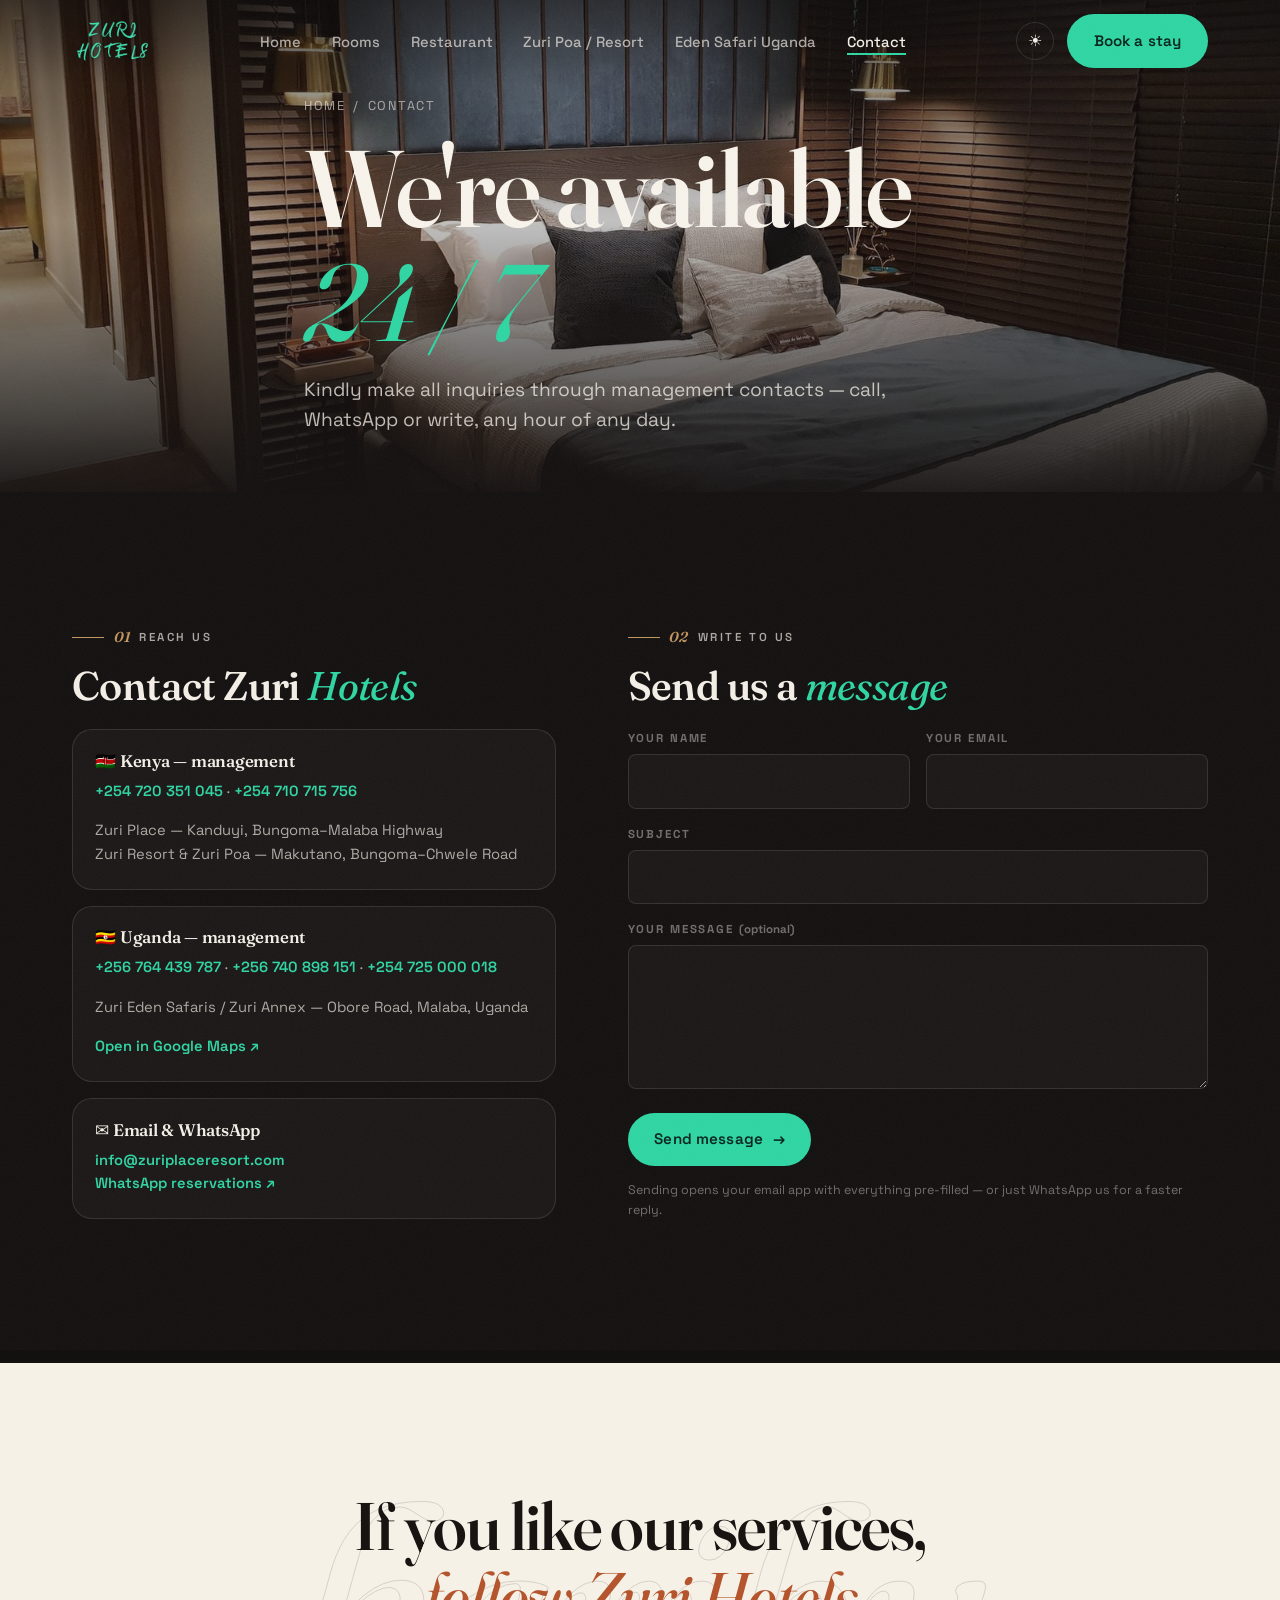
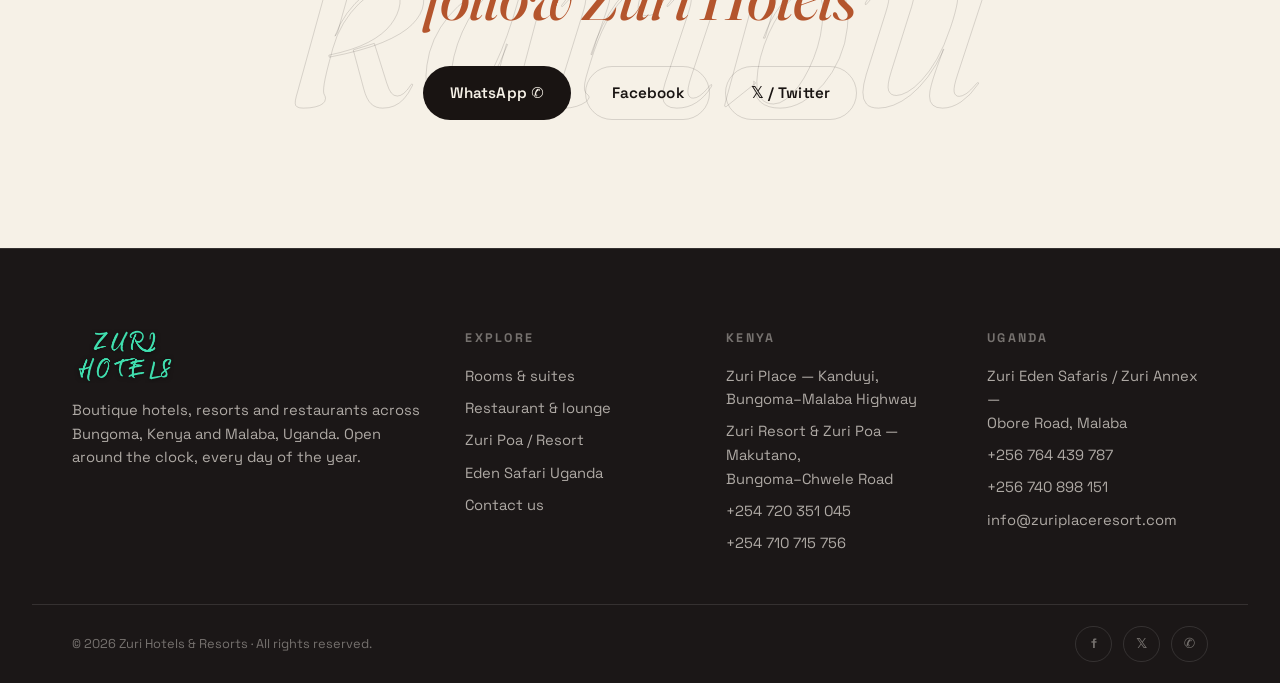
==== commit f7389965: "Add room photo preview; serve extensionless clean URLs Rooms: - Clicking a room card (or its "View &" ====
--- a/contact.html
+++ b/contact.html
@@ -16,16 +16,16 @@
 
   <header class="site-header">
     <nav class="nav wrap" aria-label="Primary">
-      <a class="brand" href="index.html">
+      <a class="brand" href="/">
         <img src="assets/img/logo.png" alt="Zuri Hotels logo">
       </a>
       <ul class="nav-links">
-        <li><a href="index.html">Home</a></li>
-        <li><a href="rooms.html">Rooms</a></li>
-        <li><a href="restaurant.html">Restaurant</a></li>
-        <li><a href="resort.html">Zuri Poa / Resort</a></li>
-        <li><a href="safari.html">Eden Safari Uganda</a></li>
-        <li><a href="contact.html" aria-current="page">Contact</a></li>
+        <li><a href="/">Home</a></li>
+        <li><a href="/rooms">Rooms</a></li>
+        <li><a href="/restaurant">Restaurant</a></li>
+        <li><a href="/resort">Zuri Poa / Resort</a></li>
+        <li><a href="/safari">Eden Safari Uganda</a></li>
+        <li><a href="/contact" aria-current="page">Contact</a></li>
       </ul>
       <div class="nav-cta">
         <button class="theme-toggle" data-theme-toggle aria-label="Toggle theme">☀</button>
@@ -43,7 +43,7 @@
         <img src="assets/img/interior-warm.jpg" alt="Warm hotel interior" fetchpriority="high">
       </div>
       <div class="wrap">
-        <nav class="crumbs" aria-label="Breadcrumb"><a href="index.html">Home</a><span>/</span><span>Contact</span></nav>
+        <nav class="crumbs" aria-label="Breadcrumb"><a href="/">Home</a><span>/</span><span>Contact</span></nav>
         <h1 class="display-xl">We're available<br><span class="serif-i">24 / 7</span></h1>
         <p class="lede mt-1" style="color:rgba(248,244,236,.75)">Kindly make all inquiries through management contacts — call, WhatsApp or write, any hour of any day.</p>
       </div>
@@ -126,11 +126,11 @@
       <div>
         <h4>Explore</h4>
         <ul>
-          <li><a href="rooms.html">Rooms &amp; suites</a></li>
-          <li><a href="restaurant.html">Restaurant &amp; lounge</a></li>
-          <li><a href="resort.html">Zuri Poa / Resort</a></li>
-          <li><a href="safari.html">Eden Safari Uganda</a></li>
-          <li><a href="contact.html">Contact us</a></li>
+          <li><a href="/rooms">Rooms &amp; suites</a></li>
+          <li><a href="/restaurant">Restaurant &amp; lounge</a></li>
+          <li><a href="/resort">Zuri Poa / Resort</a></li>
+          <li><a href="/safari">Eden Safari Uganda</a></li>
+          <li><a href="/contact">Contact us</a></li>
         </ul>
       </div>
       <div>
--- a/assets/css/main.css
+++ b/assets/css/main.css
@@ -288,6 +288,28 @@
   border-color: var(--line);
 }
 
+/* Top scrim so the logo stays legible over any hero image (esp. bright ones)
+   before the sticky blur kicks in. Fades out once scrolled. */
+.site-header::before {
+  content: "";
+  position: absolute;
+  inset: 0;
+  z-index: -1;
+  pointer-events: none;
+  background: linear-gradient(180deg, rgba(10, 8, 8, 0.6), rgba(10, 8, 8, 0.15) 65%, transparent);
+  opacity: 1;
+  transition: opacity 0.35s;
+}
+
+.site-header.scrolled::before { opacity: 0; }
+
+@media (min-width: 861px) {
+  /* On desktop the scrim can be lighter — the layout gives the logo room. */
+  .site-header::before {
+    background: linear-gradient(180deg, rgba(10, 8, 8, 0.4), transparent);
+  }
+}
+
 .nav {
   display: flex;
   align-items: center;
@@ -402,9 +424,9 @@
     flex-direction: column;
     justify-content: center;
     gap: 1.6rem;
-    background: color-mix(in srgb, var(--bg) 94%, transparent);
-    -webkit-backdrop-filter: blur(20px);
-    backdrop-filter: blur(20px);
+    background: color-mix(in srgb, var(--bg) 98%, transparent);
+    -webkit-backdrop-filter: blur(22px);
+    backdrop-filter: blur(22px);
     transform: translateY(-100%);
     transition: transform 0.5s var(--ease-out);
     z-index: -1;
@@ -513,6 +535,7 @@
   align-items: end;
   position: relative;
   isolation: isolate;
+  padding-top: 6rem; /* clear the fixed header */
   padding-bottom: 3.5rem;
 }
 
@@ -533,6 +556,25 @@
 }
 
 .crumbs a:hover { color: var(--mint); }
+
+/* ---- Small-screen hero tuning ---- */
+@media (max-width: 600px) {
+  .display-xl { font-size: clamp(2.4rem, 12vw, 3.4rem); }
+
+  /* Give interior heroes room so the bottom-aligned title never rides up
+     under the fixed header, and keep the copy comfortably readable. */
+  .page-hero {
+    min-height: 82svh;
+    padding-top: 5.25rem;
+  }
+
+  .page-hero .lede,
+  .hero .lede { font-size: 1rem; }
+
+  .crumbs { font-size: 0.72rem; }
+
+  .hero-kicker { font-size: 0.68rem; letter-spacing: 0.16em; }
+}
 
 /* ---------- Booking bar ---------- */
 .booking-bar {
@@ -1370,6 +1412,230 @@
   .footer-grid { grid-template-columns: 1fr; }
 }
 
+/* ---------- Room "view photos" peek ---------- */
+.room-media { cursor: pointer; }
+
+.room-peek {
+  position: absolute;
+  top: 0.9rem;
+  right: 0.9rem;
+  z-index: 2;
+  font-size: 0.68rem;
+  font-weight: 700;
+  letter-spacing: 0.1em;
+  text-transform: uppercase;
+  color: #f8f4ec;
+  background: rgba(12, 10, 10, 0.5);
+  -webkit-backdrop-filter: blur(8px);
+  backdrop-filter: blur(8px);
+  border: 1px solid rgba(255, 255, 255, 0.22);
+  padding: 0.35rem 0.7rem;
+  border-radius: 99px;
+  opacity: 0;
+  transform: translateY(-4px);
+  transition: opacity 0.3s, transform 0.3s var(--ease-out);
+}
+
+.room-card:hover .room-peek,
+.room-media:focus-visible .room-peek { opacity: 1; transform: none; }
+
+/* ---------- Room detail / preview modal ---------- */
+.rd-overlay {
+  position: fixed;
+  inset: 0;
+  z-index: 1300;
+  background: rgba(10, 8, 8, 0.72);
+  -webkit-backdrop-filter: blur(10px);
+  backdrop-filter: blur(10px);
+  display: grid;
+  place-items: center;
+  padding: 1.2rem;
+  opacity: 0;
+  pointer-events: none;
+  transition: opacity 0.3s;
+}
+
+.rd-overlay.open { opacity: 1; pointer-events: auto; }
+
+.rd-modal {
+  width: min(100%, 58rem);
+  max-height: 92svh;
+  overflow-y: auto;
+  background: var(--bg);
+  color: var(--ink);
+  border: 1px solid var(--line);
+  border-radius: var(--radius-l);
+  position: relative;
+  display: grid;
+  grid-template-columns: 1.15fr 1fr;
+  transform: translateY(24px) scale(0.98);
+  transition: transform 0.45s var(--ease-out);
+}
+
+.rd-overlay.open .rd-modal { transform: none; }
+
+.rd-close {
+  position: absolute;
+  top: 0.8rem;
+  right: 1rem;
+  z-index: 3;
+  width: 2.2rem;
+  height: 2.2rem;
+  border-radius: 50%;
+  display: grid;
+  place-items: center;
+  font-size: 1.5rem;
+  color: #f8f4ec;
+  background: rgba(12, 10, 10, 0.5);
+  -webkit-backdrop-filter: blur(8px);
+  backdrop-filter: blur(8px);
+}
+
+.rd-close:hover { background: rgba(12, 10, 10, 0.8); }
+
+.rd-gallery {
+  display: flex;
+  flex-direction: column;
+  gap: 0.6rem;
+  padding: 0.6rem;
+}
+
+.rd-main {
+  position: relative;
+  border-radius: calc(var(--radius) - 0.3rem);
+  overflow: hidden;
+  aspect-ratio: 4 / 3;
+  background: var(--bg-2);
+}
+
+.rd-main img {
+  width: 100%;
+  height: 100%;
+  object-fit: cover;
+}
+
+.rd-nav {
+  position: absolute;
+  top: 50%;
+  transform: translateY(-50%);
+  width: 2.4rem;
+  height: 2.4rem;
+  border-radius: 50%;
+  display: grid;
+  place-items: center;
+  font-size: 1.5rem;
+  line-height: 1;
+  color: #fff;
+  background: rgba(12, 10, 10, 0.5);
+  -webkit-backdrop-filter: blur(8px);
+  backdrop-filter: blur(8px);
+  transition: background 0.25s;
+}
+
+.rd-nav:hover { background: rgba(12, 10, 10, 0.85); }
+.rd-prev { left: 0.6rem; }
+.rd-next { right: 0.6rem; }
+
+.rd-count {
+  position: absolute;
+  bottom: 0.6rem;
+  right: 0.6rem;
+  font-size: 0.72rem;
+  font-weight: 600;
+  color: #f8f4ec;
+  background: rgba(12, 10, 10, 0.55);
+  -webkit-backdrop-filter: blur(6px);
+  backdrop-filter: blur(6px);
+  padding: 0.25rem 0.6rem;
+  border-radius: 99px;
+}
+
+.rd-thumbs {
+  display: grid;
+  grid-auto-flow: column;
+  grid-auto-columns: 1fr;
+  gap: 0.5rem;
+}
+
+.rd-thumb {
+  border-radius: 0.6rem;
+  overflow: hidden;
+  aspect-ratio: 4 / 3;
+  border: 2px solid transparent;
+  opacity: 0.6;
+  transition: opacity 0.25s, border-color 0.25s;
+}
+
+.rd-thumb img { width: 100%; height: 100%; object-fit: cover; }
+.rd-thumb:hover { opacity: 1; }
+.rd-thumb.sel { opacity: 1; border-color: var(--mint); }
+
+.rd-info {
+  padding: clamp(1.3rem, 3vw, 2rem);
+  display: flex;
+  flex-direction: column;
+  gap: 0.7rem;
+}
+
+.rd-info h2 { line-height: 1.05; }
+
+.rd-price {
+  font-size: 0.85rem;
+  color: var(--ink-3);
+}
+
+.rd-price strong {
+  font-family: var(--font-display);
+  font-size: 1.6rem;
+  color: var(--mint);
+}
+
+.rd-specs { margin-top: 0.2rem; }
+
+.rd-desc {
+  color: var(--ink-2);
+  font-size: 0.95rem;
+}
+
+.rd-amenities {
+  list-style: none;
+  padding: 0;
+  margin: 0.2rem 0 0;
+  display: grid;
+  grid-template-columns: 1fr 1fr;
+  gap: 0.5rem 1rem;
+}
+
+.rd-amenities li {
+  position: relative;
+  padding-left: 1.3rem;
+  font-size: 0.88rem;
+  color: var(--ink-2);
+}
+
+.rd-amenities li::before {
+  content: "✓";
+  position: absolute;
+  left: 0;
+  color: var(--mint);
+  font-weight: 700;
+}
+
+.rd-actions {
+  margin-top: auto;
+  padding-top: 0.6rem;
+  display: flex;
+  flex-wrap: wrap;
+  gap: 0.7rem;
+}
+
+.rd-actions .btn { flex: 1; justify-content: center; white-space: nowrap; }
+
+@media (max-width: 720px) {
+  .rd-modal { grid-template-columns: 1fr; }
+  .rd-main { aspect-ratio: 16 / 10; }
+}
+
 /* ---------- Booking modal ---------- */
 .bk-overlay {
   position: fixed;
